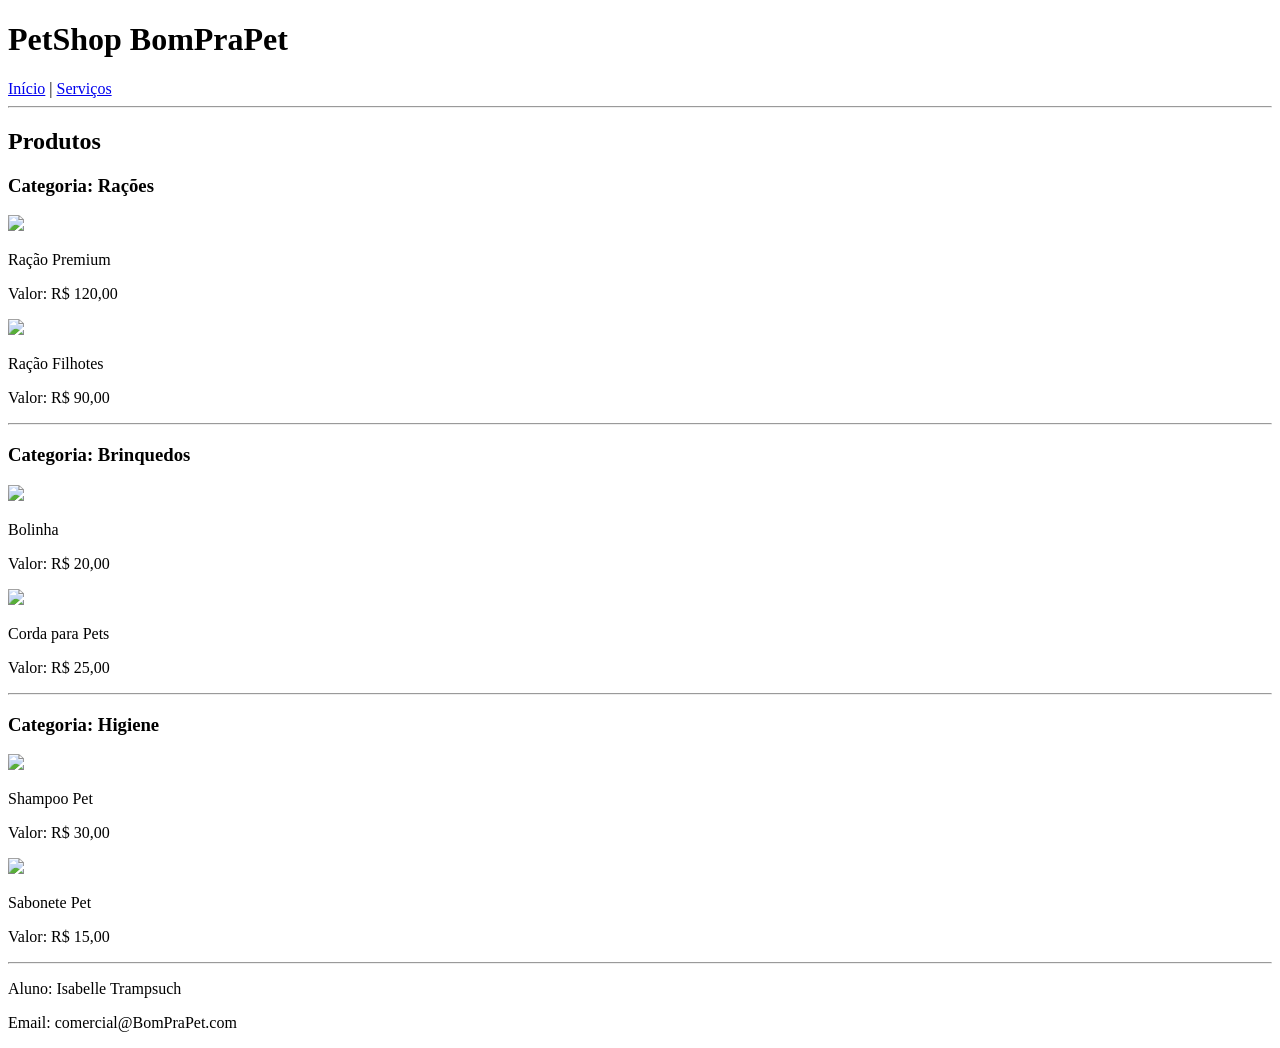
==== index.html @ 4c8b7820 "Add files via upload" ====
<!DOCTYPE html>
<html lang="pt-br">

<head>
    <meta charset="UTF-8">
    <title>PetShop</title>
</head>

<body>

    <header>

        <h1>PetShop BomPraPet</h1>

        <nav>
            <a href="index.html">Início</a> |
            <a href="servicos.html">Serviços</a>
        </nav>

        <hr>

    </header>

    <main>

        <h2>Produtos</h2>

        <h3>Categoria: Rações</h3>

        <img src="imagens/racao.jpg" width="200">

        <p>Ração Premium</p>

        <p>Valor: R$ 120,00</p>

        <img src="imagens/racaoI.jpg" width="200">

        <p>Ração Filhotes</p>

        <p>Valor: R$ 90,00</p>

        <hr>

        <h3>Categoria: Brinquedos</h3>

        <img src="imagens/brinquedo.jpg" width="200">

        <p>Bolinha</p>

        <p>Valor: R$ 20,00</p>

        <img src="imagens/brinquedoI.jpg" width="200">

        <p>Corda para Pets</p>

        <p>Valor: R$ 25,00</p>

        <hr>

        <h3>Categoria: Higiene</h3>

        <img src="imagens/shampoo.jpg" width="200">

        <p>Shampoo Pet</p>

        <p>Valor: R$ 30,00</p>

        <img src="imagens/shampooI.jpg" width="200">

        <p>Sabonete Pet</p>

        <p>Valor: R$ 15,00</p>

    </main>

    <hr>


    <footer>

        <p>Aluno: Isabelle Trampsuch</p>

        <p>Email: comercial@BomPraPet.com</p>

    </footer>

</body>

</html>
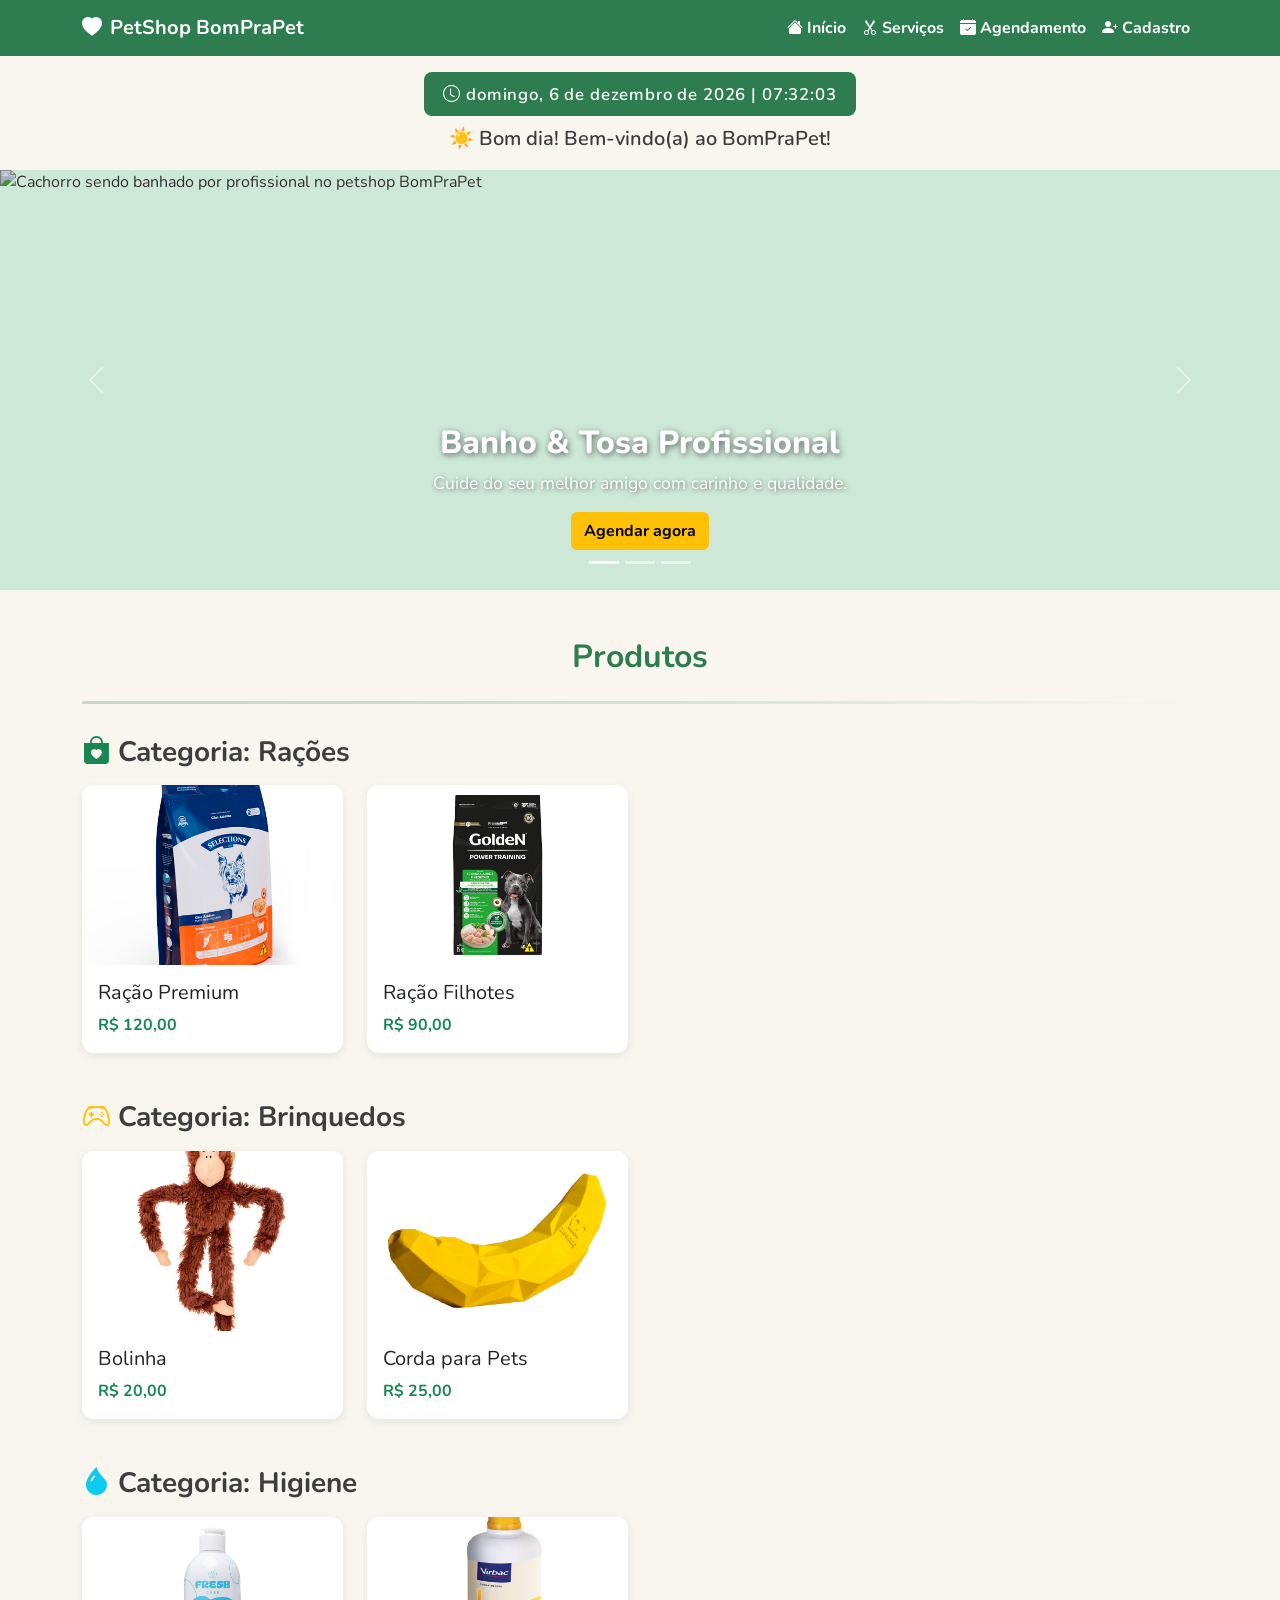
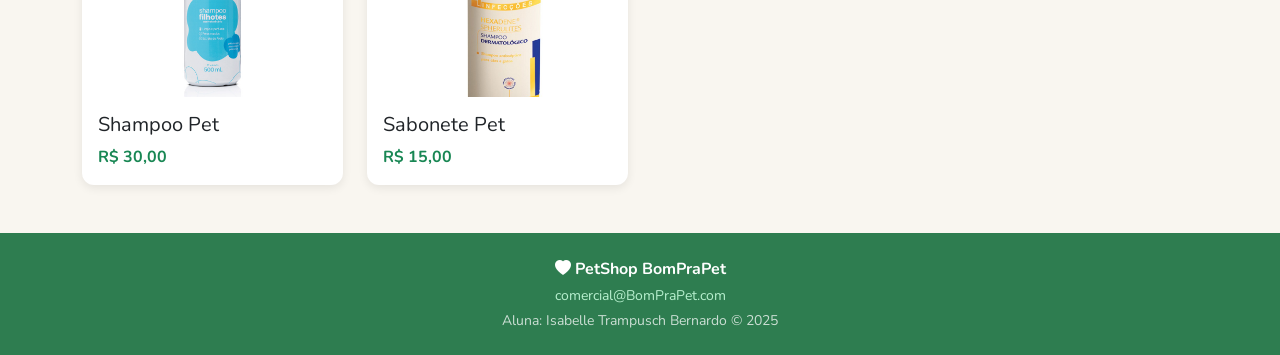
==== commit fcda9629: "Reorganizacao fase 2 -HTMLs na raiz" ====
--- a/index.html
+++ b/index.html
@@ -1,89 +1,311 @@
-<!DOCTYPE html>
-<html lang="pt-br">
-
-<head>
-    <meta charset="UTF-8">
-    <title>PetShop</title>
-</head>
-
-<body>
-
-    <header>
-
-        <h1>PetShop BomPraPet</h1>
-
-        <nav>
-            <a href="index.html">Início</a> |
-            <a href="servicos.html">Serviços</a>
-        </nav>
-
-        <hr>
-
-    </header>
-
-    <main>
-
-        <h2>Produtos</h2>
-
-        <h3>Categoria: Rações</h3>
-
-        <img src="imagens/racao.jpg" width="200">
-
-        <p>Ração Premium</p>
-
-        <p>Valor: R$ 120,00</p>
-
-        <img src="imagens/racaoI.jpg" width="200">
-
-        <p>Ração Filhotes</p>
-
-        <p>Valor: R$ 90,00</p>
-
-        <hr>
-
-        <h3>Categoria: Brinquedos</h3>
-
-        <img src="imagens/brinquedo.jpg" width="200">
-
-        <p>Bolinha</p>
-
-        <p>Valor: R$ 20,00</p>
-
-        <img src="imagens/brinquedoI.jpg" width="200">
-
-        <p>Corda para Pets</p>
-
-        <p>Valor: R$ 25,00</p>
-
-        <hr>
-
-        <h3>Categoria: Higiene</h3>
-
-        <img src="imagens/shampoo.jpg" width="200">
-
-        <p>Shampoo Pet</p>
-
-        <p>Valor: R$ 30,00</p>
-
-        <img src="imagens/shampooI.jpg" width="200">
-
-        <p>Sabonete Pet</p>
-
-        <p>Valor: R$ 15,00</p>
-
-    </main>
-
-    <hr>
-
-
-    <footer>
-
-        <p>Aluno: Isabelle Trampsuch</p>
-
-        <p>Email: comercial@BomPraPet.com</p>
-
-    </footer>
-
-</body>
-
-</html>+<!DOCTYPE html>
+<html lang="pt-br">
+<!--
+  html/index.html – BomPraPet PetShop | Fase 2
+  Autor: Isabelle Trampusch Bernardo
+  Base: código original da Fase 1 (index.html)
+  Fase 2: adicionados Bootstrap, carrossel, relógio JS e cards de produtos
+-->
+<head>
+  <meta charset="UTF-8">
+  <meta name="viewport" content="width=device-width, initial-scale=1.0">
+  <title>PetShop BomPraPet</title>
+
+  <!-- Bootstrap CSS (arquivo local) -->
+  <link rel="stylesheet" href="assets/css/bootstrap/bootstrap.min.css">
+
+  <!-- Bootstrap Icons (arquivo local) -->
+  <link rel="stylesheet" href="assets/css/bootstrap/bootstrap-icons.min.css">
+
+  <!-- Fonte Nunito (arquivo local) -->
+  <link rel="stylesheet" href="assets/css/nunito.css">
+
+  <!-- CSS personalizado -->
+  <link rel="stylesheet" href="assets/css/estilo.css">
+</head>
+
+<body>
+
+  <!-- ======================================================
+       NAVBAR
+       Bootstrap: navbar responsiva com hambúrguer no mobile
+       Acessibilidade: role, aria-label (Aula 10)
+  ====================================================== -->
+  <nav class="navbar navbar-expand-lg navbar-bomprapet"
+       role="navigation" aria-label="Menu principal">
+    <div class="container">
+
+      <a class="navbar-brand d-flex align-items-center gap-2" href="index.html">
+        <i class="bi bi-heart-fill" aria-hidden="true"></i>
+        PetShop BomPraPet
+      </a>
+
+      <!-- Botão hambúrguer (mobile) -->
+      <button class="navbar-toggler" type="button"
+              data-bs-toggle="collapse" data-bs-target="#menuNavbar"
+              aria-controls="menuNavbar" aria-expanded="false"
+              aria-label="Abrir ou fechar menu de navegação">
+        <span class="navbar-toggler-icon"></span>
+      </button>
+
+      <div class="collapse navbar-collapse" id="menuNavbar">
+        <ul class="navbar-nav ms-auto">
+          <li class="nav-item">
+            <a class="nav-link active" aria-current="page" href="index.html">
+              <i class="bi bi-house-fill" aria-hidden="true"></i> Início
+            </a>
+          </li>
+          <li class="nav-item">
+            <a class="nav-link" href="servicos.html">
+              <i class="bi bi-scissors" aria-hidden="true"></i> Serviços
+            </a>
+          </li>
+          <li class="nav-item">
+            <a class="nav-link" href="agendamento.html">
+              <i class="bi bi-calendar-check-fill" aria-hidden="true"></i> Agendamento
+            </a>
+          </li>
+          <li class="nav-item">
+            <a class="nav-link" href="cadastro.html">
+              <i class="bi bi-person-plus-fill" aria-hidden="true"></i> Cadastro
+            </a>
+          </li>
+        </ul>
+      </div>
+
+    </div>
+  </nav>
+
+
+  <!-- ======================================================
+       RELÓGIO E SAUDAÇÃO (JavaScript – Aula 9)
+       Atualizado automaticamente a cada 1 segundo via script.js
+  ====================================================== -->
+  <div class="container my-3 text-center">
+    <div id="relogio-container" aria-live="polite" aria-label="Data e hora atual">
+      <i class="bi bi-clock" aria-hidden="true"></i>
+      <span id="relogio">Carregando...</span>
+    </div>
+    <p id="saudacao" class="mt-2 fw-semibold fs-5" aria-live="polite"></p>
+  </div>
+
+
+  <!-- ======================================================
+       CARROSSEL (Bootstrap – Aulas 7 e 8)
+       Apresenta os destaques do petshop com slides automáticos.
+       Acessibilidade: aria-label nos botões e alt nas imagens
+  ====================================================== -->
+  <section aria-label="Carrossel de destaques do BomPraPet">
+    <div id="carrosselPrincipal"
+         class="carousel slide"
+         data-bs-ride="carousel"
+         data-bs-interval="4000">
+
+      <!-- Indicadores -->
+      <div class="carousel-indicators">
+        <button type="button" data-bs-target="#carrosselPrincipal"
+                data-bs-slide-to="0" class="active"
+                aria-current="true" aria-label="Slide 1 – Banho e Tosa"></button>
+        <button type="button" data-bs-target="#carrosselPrincipal"
+                data-bs-slide-to="1" aria-label="Slide 2 – Tele-busca"></button>
+        <button type="button" data-bs-target="#carrosselPrincipal"
+                data-bs-slide-to="2" aria-label="Slide 3 – Produtos"></button>
+      </div>
+
+      <div class="carousel-inner">
+
+        <!-- Slide 1 -->
+        <div class="carousel-item active">
+          <img src="https://placehold.co/1200x420/2e7d50/ffffff?text=Banho+%26+Tosa"
+               class="d-block w-100"
+               alt="Cachorro sendo banhado por profissional no petshop BomPraPet">
+          <div class="carousel-caption d-none d-md-block">
+            <h2>Banho &amp; Tosa Profissional</h2>
+            <p>Cuide do seu melhor amigo com carinho e qualidade.</p>
+            <a href="agendamento.html" class="btn btn-warning fw-bold">Agendar agora</a>
+          </div>
+        </div>
+
+        <!-- Slide 2 -->
+        <div class="carousel-item">
+          <img src="https://placehold.co/1200x420/f97316/ffffff?text=Tele-busca+e+Entrega"
+               class="d-block w-100"
+               alt="Van do BomPraPet realizando serviço de tele-busca de pet">
+          <div class="carousel-caption d-none d-md-block">
+            <h2>Tele-busca Disponível</h2>
+            <p>Buscamos e entregamos seu pet com toda segurança.</p>
+            <a href="agendamento.html" class="btn btn-light fw-bold">Saiba mais</a>
+          </div>
+        </div>
+
+        <!-- Slide 3 -->
+        <div class="carousel-item">
+          <img src="https://placehold.co/1200x420/4caf80/ffffff?text=Produtos+Premium"
+               class="d-block w-100"
+               alt="Prateleira com produtos premium para pets: rações, brinquedos e higiene">
+          <div class="carousel-caption d-none d-md-block">
+            <h2>Produtos de Qualidade</h2>
+            <p>Rações, brinquedos e higiene para o seu companheiro.</p>
+          </div>
+        </div>
+
+      </div>
+
+      <!-- Controles anterior / próximo -->
+      <button class="carousel-control-prev" type="button"
+              data-bs-target="#carrosselPrincipal" data-bs-slide="prev"
+              aria-label="Slide anterior">
+        <span class="carousel-control-prev-icon" aria-hidden="true"></span>
+      </button>
+      <button class="carousel-control-next" type="button"
+              data-bs-target="#carrosselPrincipal" data-bs-slide="next"
+              aria-label="Próximo slide">
+        <span class="carousel-control-next-icon" aria-hidden="true"></span>
+      </button>
+
+    </div>
+  </section>
+
+
+  <!-- ======================================================
+       PRODUTOS (mantido da Fase 1, agora com cards Bootstrap)
+       Acessibilidade: alt descritivo em todas as imagens (Aula 10)
+  ====================================================== -->
+  <main id="conteudo-principal" tabindex="-1">
+    <div class="container my-5">
+
+      <h2 class="fw-bold text-center mb-1" style="color:var(--verde-petshop)">
+        Produtos
+      </h2>
+      <hr class="divisor-verde">
+
+
+      <!-- Categoria: Rações -->
+      <h3 class="fw-bold mb-3">
+        <i class="bi bi-bag-heart-fill text-success" aria-hidden="true"></i>
+        Categoria: Rações
+      </h3>
+      <div class="row row-cols-1 row-cols-sm-2 row-cols-md-4 g-4 mb-5">
+
+        <div class="col">
+          <div class="card card-produto h-100">
+            <!-- alt descritivo – acessibilidade para deficientes visuais (Aula 10) -->
+            <img src="assets/imagens/racao.jpg"
+                 class="card-img-top"
+                 alt="Pacote de ração premium para cães adultos, cor marrom">
+            <div class="card-body">
+              <h5 class="card-title">Ração Premium</h5>
+              <p class="card-text text-success fw-bold">R$ 120,00</p>
+            </div>
+          </div>
+        </div>
+
+        <div class="col">
+          <div class="card card-produto h-100">
+            <img src="assets/imagens/racaoI.jpg"
+                 class="card-img-top"
+                 alt="Pacote de ração especial para cães filhotes">
+            <div class="card-body">
+              <h5 class="card-title">Ração Filhotes</h5>
+              <p class="card-text text-success fw-bold">R$ 90,00</p>
+            </div>
+          </div>
+        </div>
+
+      </div>
+
+
+      <!-- Categoria: Brinquedos -->
+      <h3 class="fw-bold mb-3">
+        <i class="bi bi-controller text-warning" aria-hidden="true"></i>
+        Categoria: Brinquedos
+      </h3>
+      <div class="row row-cols-1 row-cols-sm-2 row-cols-md-4 g-4 mb-5">
+
+        <div class="col">
+          <div class="card card-produto h-100">
+            <img src="assets/imagens/brinquedo.jpg"
+                 class="card-img-top"
+                 alt="Bolinha colorida de borracha para pets">
+            <div class="card-body">
+              <h5 class="card-title">Bolinha</h5>
+              <p class="card-text text-success fw-bold">R$ 20,00</p>
+            </div>
+          </div>
+        </div>
+
+        <div class="col">
+          <div class="card card-produto h-100">
+            <img src="assets/imagens/brinquedoI.jpg"
+                 class="card-img-top"
+                 alt="Corda colorida de algodão para cães brincarem e roer">
+            <div class="card-body">
+              <h5 class="card-title">Corda para Pets</h5>
+              <p class="card-text text-success fw-bold">R$ 25,00</p>
+            </div>
+          </div>
+        </div>
+
+      </div>
+
+
+      <!-- Categoria: Higiene -->
+      <h3 class="fw-bold mb-3">
+        <i class="bi bi-droplet-fill text-info" aria-hidden="true"></i>
+        Categoria: Higiene
+      </h3>
+      <div class="row row-cols-1 row-cols-sm-2 row-cols-md-4 g-4 mb-5">
+
+        <div class="col">
+          <div class="card card-produto h-100">
+            <img src="assets/imagens/shampoo.jpg"
+                 class="card-img-top"
+                 alt="Frasco de shampoo neutro para pets com fórmula suave">
+            <div class="card-body">
+              <h5 class="card-title">Shampoo Pet</h5>
+              <p class="card-text text-success fw-bold">R$ 30,00</p>
+            </div>
+          </div>
+        </div>
+
+        <div class="col">
+          <div class="card card-produto h-100">
+            <img src="assets/imagens/shampooI.jpg"
+                 class="card-img-top"
+                 alt="Sabonete em barra hipoalergênico para cuidado com a pele dos pets">
+            <div class="card-body">
+              <h5 class="card-title">Sabonete Pet</h5>
+              <p class="card-text text-success fw-bold">R$ 15,00</p>
+            </div>
+          </div>
+        </div>
+
+      </div>
+
+    </div>
+  </main>
+
+
+  <!-- RODAPÉ (mantido da Fase 1) -->
+  <footer class="py-4 mt-4">
+    <div class="container text-center">
+      <p class="mb-1">
+        <i class="bi bi-heart-fill" aria-hidden="true"></i>
+        <strong>PetShop BomPraPet</strong>
+      </p>
+      <p class="mb-1 small">
+        <a href="mailto:comercial@BomPraPet.com">comercial@BomPraPet.com</a>
+      </p>
+      <p class="mb-0 small opacity-75">Aluna: Isabelle Trampusch Bernardo &copy; 2025</p>
+    </div>
+  </footer>
+
+
+  <!-- Bootstrap JS (arquivo local) -->
+  <script src="js/bootstrap.bundle.min.js"></script>
+
+  <!-- Script do projeto (defer = executa após HTML carregar) -->
+  <script src="js/script.js" defer></script>
+
+</body>
+</html>
--- a/assets/css/nunito.css
+++ b/assets/css/nunito.css
@@ -0,0 +1,24 @@
+/* ============================================================
+   nunito.css – Fonte Nunito carregada localmente
+   Arquivos .woff2 em assets/sans/
+   ============================================================ */
+@font-face {
+  font-family: 'Nunito';
+  src: url('../sans/nunito-latin-400-normal.woff2') format('woff2');
+  font-weight: 400; font-style: normal; font-display: swap;
+}
+@font-face {
+  font-family: 'Nunito';
+  src: url('../sans/nunito-latin-600-normal.woff2') format('woff2');
+  font-weight: 600; font-style: normal; font-display: swap;
+}
+@font-face {
+  font-family: 'Nunito';
+  src: url('../sans/nunito-latin-700-normal.woff2') format('woff2');
+  font-weight: 700; font-style: normal; font-display: swap;
+}
+@font-face {
+  font-family: 'Nunito';
+  src: url('../sans/nunito-latin-800-normal.woff2') format('woff2');
+  font-weight: 800; font-style: normal; font-display: swap;
+}
--- a/assets/css/estilo.css
+++ b/assets/css/estilo.css
@@ -0,0 +1,167 @@
+/* ============================================================
+   estilo.css – BomPraPet PetShop | Fase 2
+   Autor: Isabelle Trampusch Bernardo
+   Descrição: Estilos personalizados que complementam o Bootstrap
+   ============================================================ */
+
+/* ---------- Variáveis de cor ---------- */
+:root {
+  --verde-petshop: #2e7d50;
+  --verde-claro:   #4caf80;
+  --laranja-pet:   #f97316;
+  --bege-fundo:    #f9f6f0;
+  --cinza-texto:   #3d3d3d;
+  --branco:        #ffffff;
+}
+
+/* ---------- Base ---------- */
+body {
+  font-family: 'Nunito', sans-serif;
+  background-color: var(--bege-fundo);
+  color: var(--cinza-texto);
+}
+
+/* ---------- Navbar ---------- */
+.navbar-bomprapet {
+  background-color: var(--verde-petshop);
+}
+.navbar-bomprapet .navbar-brand,
+.navbar-bomprapet .nav-link {
+  color: var(--branco) !important;
+  font-weight: 700;
+}
+.navbar-bomprapet .nav-link:hover {
+  color: var(--laranja-pet) !important;
+}
+
+/* ---------- Carrossel ---------- */
+#carrosselPrincipal .carousel-item {
+  height: 420px;
+  background-color: #cde8d6;
+}
+#carrosselPrincipal .carousel-item img {
+  object-fit: cover;
+  height: 420px;
+  width: 100%;
+  filter: brightness(0.82);
+}
+.carousel-caption h2 {
+  font-size: 2rem;
+  font-weight: 800;
+  text-shadow: 1px 2px 6px rgba(0,0,0,0.55);
+}
+.carousel-caption p {
+  font-size: 1.1rem;
+  text-shadow: 1px 1px 4px rgba(0,0,0,0.5);
+}
+
+/* ---------- Relógio ---------- */
+#relogio-container {
+  background-color: var(--verde-petshop);
+  color: var(--branco);
+  padding: 0.6rem 1.2rem;
+  border-radius: 8px;
+  font-size: 1.05rem;
+  display: inline-block;
+  font-weight: 600;
+  letter-spacing: 0.05em;
+}
+
+/* ---------- Cards de serviços ---------- */
+.card-servico {
+  border: none;
+  border-radius: 14px;
+  box-shadow: 0 4px 14px rgba(0,0,0,0.09);
+}
+.card-servico .card-header {
+  background-color: var(--verde-petshop);
+  color: var(--branco);
+  font-weight: 700;
+  font-size: 1.15rem;
+  border-radius: 14px 14px 0 0 !important;
+}
+.badge-servico {
+  background-color: var(--laranja-pet);
+  color: #fff;
+  font-size: 0.8rem;
+  padding: 0.3em 0.6em;
+  border-radius: 20px;
+}
+
+/* ---------- Cards de produtos ---------- */
+.card-produto {
+  border: none;
+  border-radius: 12px;
+  box-shadow: 0 3px 10px rgba(0,0,0,0.08);
+}
+.card-produto img {
+  border-radius: 12px 12px 0 0;
+  height: 180px;
+  object-fit: cover;
+}
+
+/* ---------- Formulários ---------- */
+.secao-formulario {
+  background: var(--branco);
+  border-radius: 16px;
+  padding: 2rem 2.5rem;
+  box-shadow: 0 4px 20px rgba(0,0,0,0.08);
+}
+.secao-formulario h2,
+.secao-formulario h3 { color: var(--verde-petshop); font-weight: 800; }
+.form-label { font-weight: 600; color: var(--cinza-texto); }
+
+/* ---------- Botão principal ---------- */
+.btn-agendar {
+  background-color: var(--verde-petshop);
+  border-color: var(--verde-petshop);
+  color: var(--branco);
+  font-weight: 700;
+  padding: 0.6rem 2rem;
+  border-radius: 30px;
+  transition: background-color 0.2s ease;
+}
+.btn-agendar:hover {
+  background-color: var(--verde-claro);
+  border-color: var(--verde-claro);
+  color: var(--branco);
+}
+
+/* ---------- Divisor ---------- */
+.divisor-verde {
+  border: none;
+  height: 3px;
+  background: linear-gradient(to right, var(--verde-petshop), var(--verde-claro), transparent);
+  margin: 1.5rem 0 2rem;
+  border-radius: 3px;
+}
+
+/* ---------- Rodapé ---------- */
+footer { background-color: var(--verde-petshop); color: var(--branco); }
+footer a { color: #b8f0cf; text-decoration: none; }
+footer a:hover { color: var(--laranja-pet); }
+
+/* ---------- Toast ---------- */
+#toast-confirmacao {
+  position: fixed;
+  bottom: 1.5rem;
+  right: 1.5rem;
+  z-index: 9999;
+  min-width: 280px;
+}
+
+/* ---------- Acessibilidade: foco visível ---------- */
+a:focus-visible,
+button:focus-visible,
+input:focus-visible,
+select:focus-visible,
+textarea:focus-visible {
+  outline: 3px solid var(--laranja-pet);
+  outline-offset: 3px;
+}
+
+/* ---------- Responsividade ---------- */
+@media (max-width: 576px) {
+  .carousel-caption h2 { font-size: 1.3rem; }
+  .secao-formulario    { padding: 1.2rem 1rem; }
+}
